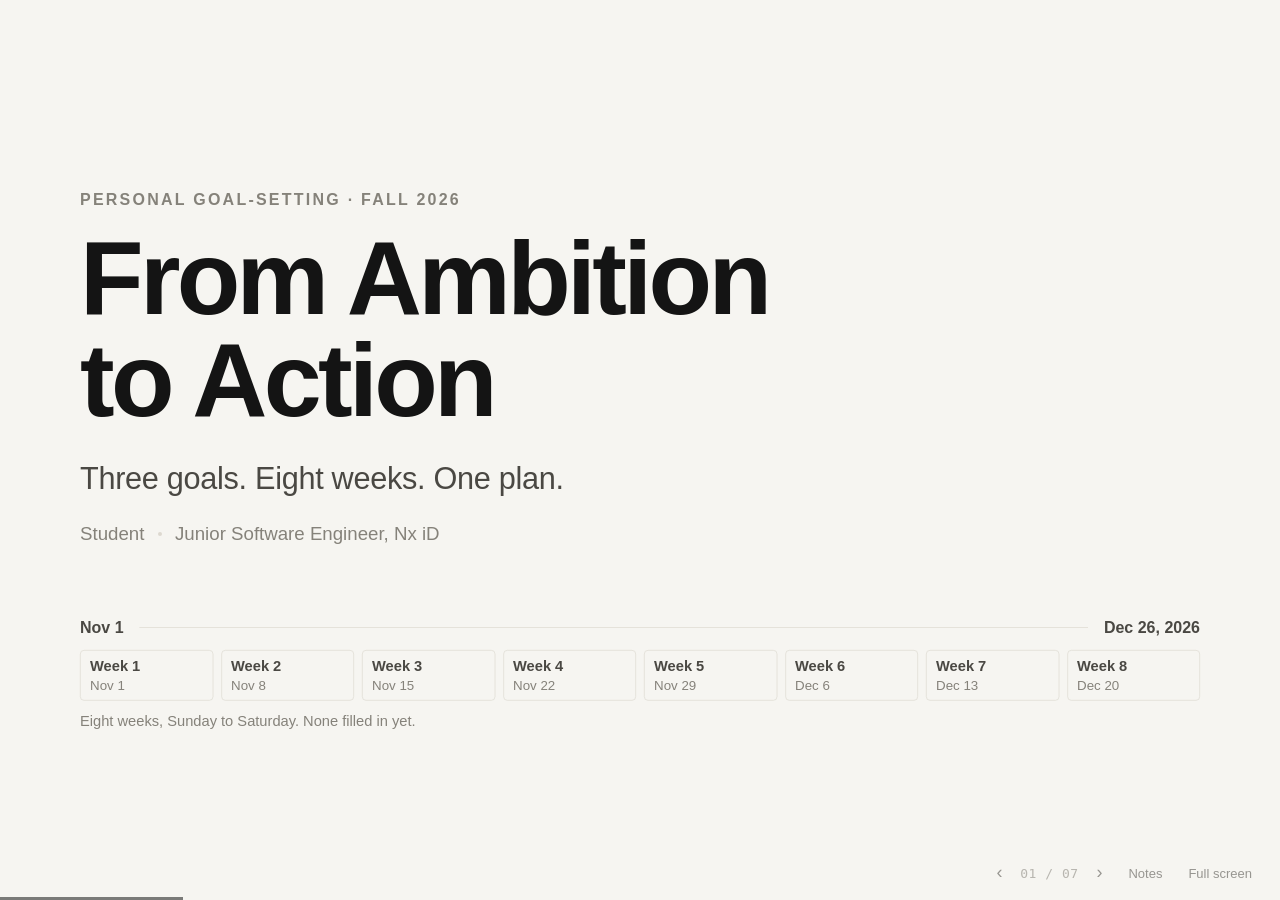
==== index.html @ bb840596 "Add SMART goals presentation Static HTML/CSS/JS slide deck (7 slides, 16:9 canvas) with speaker note" ====
<!doctype html>
<html lang="en">
<head>
  <meta charset="utf-8">
  <meta name="viewport" content="width=device-width, initial-scale=1">
  <title>From Ambition to Action</title>
  <link rel="stylesheet" href="styles.css">
</head>
<body>
  <main class="viewport" id="viewport">
    <div class="stage" id="stage" aria-live="polite">

      <!-- ───────────── 1 · TITLE ───────────── -->
      <section class="slide s-title" data-title="Title">
        <p class="eyebrow r" style="--d:0">Personal goal-setting · Fall 2026</p>
        <h1 class="r" style="--d:1">From Ambition<br>to Action</h1>
        <p class="lede r" style="--d:2">Three goals. Eight weeks. One plan.</p>

        <div class="title-meta r" style="--d:3">
          <span>Student</span><span class="sep"></span><span>Junior Software Engineer, Nx iD</span>
        </div>

        <div class="weeks" aria-label="The eight weeks, November 1 to December 26, 2026">
          <div class="weeks-head r" style="--d:4">
            <span>Nov 1</span><span class="weeks-line"></span><span>Dec 26, 2026</span>
          </div>
          <ol class="weeks-row" id="weeksRow"></ol>
          <p class="weeks-foot r" style="--d:6">Eight weeks, Sunday to Saturday. None filled in yet.</p>
        </div>
      </section>

      <!-- ───────────── 2 · WHY ───────────── -->
      <section class="slide s-why" data-title="Why these goals">
        <div class="why-copy">
          <p class="eyebrow r" style="--d:0">Why these three</p>
          <h2 class="r" style="--d:1">One problem,<br>three angles.</h2>
          <p class="body r" style="--d:2">School, roughly 25–30 hours a week at Nx iD, and my own projects. When one part of the week slips, another part pays for it.</p>
          <ul class="why-load r" style="--d:3">
            <li><b>School</b><span>Sun – Thu</span></li>
            <li><b>Nx iD</b><span>~25–30 h / week</span></li>
            <li><b>Own projects</b><span>whatever is left</span></li>
          </ul>
        </div>

        <svg class="why-diagram" viewBox="0 0 1000 800" role="img" aria-label="Diagram: managing my time reserves practice hours and puts assignments on the calendar; starting assignments early prevents last-minute crunches that would eat practice time.">
          <defs>
            <marker id="arrow" viewBox="0 0 10 10" refX="8" refY="5" markerWidth="9" markerHeight="9" orient="auto-start-reverse">
              <path d="M0 1 L9 5 L0 9" fill="none" stroke="var(--ink-3)" stroke-width="1.6" stroke-linecap="round" stroke-linejoin="round"/>
            </marker>
          </defs>

          <path class="edge" style="--d:4" d="M478 222 L222 566" marker-end="url(#arrow)"/>
          <path class="edge" style="--d:5" d="M522 222 L778 566" marker-end="url(#arrow)"/>
          <path class="edge" style="--d:6" d="M236 600 L760 600" marker-end="url(#arrow)"/>

          <g class="elabel r" style="--d:5">
            <text x="318" y="372" text-anchor="end">puts every assignment</text>
            <text x="318" y="404" text-anchor="end">on the calendar, day one</text>
          </g>
          <g class="elabel r" style="--d:6">
            <text x="682" y="372">reserves 3 hours</text>
            <text x="682" y="404">of practice every week</text>
          </g>
          <g class="elabel r" style="--d:7">
            <text x="498" y="576" text-anchor="middle">no last-minute crunch eating practice time</text>
          </g>
          <g class="ecenter r" style="--d:8">
            <text x="500" y="440" text-anchor="middle">each goal makes</text>
            <text x="500" y="472" text-anchor="middle">the other two easier</text>
          </g>

          <g class="node r" style="--d:2">
            <text class="ntag" x="500" y="96" text-anchor="middle">HABIT · THE BASE</text>
            <text class="nlabel" x="500" y="148" text-anchor="middle">Manage my time</text>
            <circle cx="500" cy="196" r="16" fill="var(--habit)"/>
          </g>
          <g class="node r" style="--d:3">
            <circle cx="200" cy="600" r="16" fill="var(--avoid)"/>
            <text class="ntag" x="200" y="676" text-anchor="middle">AVOID</text>
            <text class="nlabel" x="200" y="720" text-anchor="middle">Start assignments early</text>
          </g>
          <g class="node r" style="--d:3">
            <circle cx="800" cy="600" r="16" fill="var(--skill)"/>
            <text class="ntag" x="800" y="676" text-anchor="middle">SKILL</text>
            <text class="nlabel" x="800" y="720" text-anchor="middle">Build programming skill</text>
          </g>
        </svg>
      </section>

      <!-- ───────────── 3 · GOALS ───────────── -->
      <section class="slide s-goals" data-title="Three SMART goals">
        <header class="slide-head">
          <p class="eyebrow r" style="--d:0">The three goals · Nov 1 – Dec 26, 2026</p>
          <h2 class="r" style="--d:1">What I'm aiming for</h2>
        </header>

        <div class="goals">
          <article class="goal" style="--c:var(--habit)">
            <div class="goal-top r" style="--d:2"><span class="num">01</span><span class="tag">Habit</span></div>
            <h3 class="r" style="--d:3">Plan the week,<br>then follow it.</h3>
            <dl class="r" style="--d:4">
              <dt>Action</dt><dd>Every Saturday, plan the next week in my calendar: school, Nx iD, programming, free time.</dd>
              <dt>Target</dt><dd><strong>Follow the schedule ≥ 5 days</strong> a week, checked in my Saturday review.</dd>
              <dt>When</dt><dd>8 weeks · Nov 1 – Dec 26</dd>
            </dl>
            <p class="why r" style="--d:5">Realistic: planning takes ~45 min a week. 5 of 7 days leaves room for bad days.</p>
          </article>

          <article class="goal" style="--c:var(--skill)">
            <div class="goal-top r" style="--d:3"><span class="num">02</span><span class="tag">Skill</span></div>
            <h3 class="r" style="--d:4">Get better at<br>engineering.</h3>
            <dl class="r" style="--d:5">
              <dt>Action</dt><dd>Focused practice outside my Nx iD work, applied to one small independent project or feature.</dd>
              <dt>Target</dt><dd><strong>24 hours</strong> (~3 h / week) and <strong>1 project</strong> built, tested and documented.</dd>
              <dt>When</dt><dd>By December 26, 2026</dd>
            </dl>
            <p class="why r" style="--d:6">Realistic: 3 hours fit on the weekend, next to work and school.</p>
          </article>

          <article class="goal" style="--c:var(--avoid)">
            <div class="goal-top r" style="--d:4"><span class="num">03</span><span class="tag">Something I avoid</span></div>
            <h3 class="r" style="--d:5">Start assignments<br>right away.</h3>
            <dl class="r" style="--d:6">
              <dt>Action</dt><dd>Log when each assignment is given, started and submitted.</dd>
              <dt>Target</dt><dd><strong>≥ 80% started within 24 h.</strong><br><strong>≥ 90% submitted a day early.</strong></dd>
              <dt>When</dt><dd>8 weeks · Nov 1 – Dec 26</dd>
            </dl>
            <p class="why r" style="--d:7">Realistic: “starting” means 20 minutes, reading the brief and outlining.</p>
          </article>
        </div>

        <div class="smart r" style="--d:8" aria-label="All three goals are Specific, Measurable, Achievable, Relevant and Time-bound">
          <span>Each goal is</span>
          <b>S</b>pecific <i></i> <b>M</b>easurable <i></i> <b>A</b>chievable <i></i> <b>R</b>elevant <i></i> <b>T</b>ime-bound
        </div>
      </section>

      <!-- ───────────── 4 · WEEK ───────────── -->
      <section class="slide s-week" data-title="Weekly plan">
        <header class="week-head">
          <div>
            <p class="eyebrow r" style="--d:0">Weekly plan · a sample week</p>
            <h2 class="r" style="--d:1">Where the hours actually go</h2>
          </div>
          <p class="week-note r" style="--d:2">Times are realistic estimates. My real school and work hours vary week to week.</p>
        </header>

        <div class="week-body">
          <div class="cal" id="cal" role="img" aria-label="Sample weekly calendar"></div>

          <aside class="totals">
            <p class="totals-title r" style="--d:3">Hours in this week</p>
            <ul id="totals"></ul>
            <div class="totals-rules r" style="--d:12">
              <p><span class="key flexkey"></span>Saturday flex covers weeks closer to 30 h of work.</p>
              <p><span class="key movekey"></span>Practice blocks can move. The 24-hour total can't.</p>
            </div>
          </aside>
        </div>
      </section>

      <!-- ───────────── 5 · METHOD ───────────── -->
      <section class="slide s-method" data-title="My method">
        <header class="slide-head">
          <p class="eyebrow r" style="--d:0">My method</p>
          <h2 class="r" style="--d:1">A weekly loop, not a list of tips</h2>
        </header>

        <ol class="loop">
          <li class="r" style="--d:2">
            <span class="step">01</span>
            <h4>Time-block</h4>
            <p>Every goal gets a slot on the calendar, not leftover time.</p>
          </li>
          <li class="r" style="--d:3">
            <span class="step">02</span>
            <h4>Break it down</h4>
            <p>Big assignments become small tasks. The first one takes 20 minutes.</p>
          </li>
          <li class="r" style="--d:4">
            <span class="step">03</span>
            <h4>Track it</h4>
            <p>Calendar check-offs, a practice-hours log, an assignment log.</p>
          </li>
          <li class="r" style="--d:5">
            <span class="step">04</span>
            <h4>Review &amp; adjust</h4>
            <p>Saturday: compare plan vs. reality, fix next week.</p>
          </li>
        </ol>
        <svg class="loop-return" viewBox="0 0 1680 70" aria-hidden="true">
          <defs>
            <marker id="arrowLoop" viewBox="0 0 10 10" refX="8" refY="5" markerWidth="9" markerHeight="9" orient="auto-start-reverse">
              <path d="M0 1 L9 5 L0 9" fill="none" stroke="var(--ink-3)" stroke-width="1.6" stroke-linecap="round" stroke-linejoin="round"/>
            </marker>
          </defs>
          <path class="edge" style="--d:6" d="M1491 4 V 40 Q1491 60 1471 60 H 209 Q189 60 189 40 V 10" marker-end="url(#arrowLoop)"/>
        </svg>
        <p class="loop-why r" style="--d:7">Why it fits me: it's how we already work at Nx iD. Plan a sprint, split work into tickets, track it, run a retro.</p>

        <div class="essay r" style="--d:8">
          <p class="essay-title">Example · an essay given on Sunday, due in 14 days</p>
          <div class="essay-track" id="essay"></div>
        </div>
      </section>

      <!-- ───────────── 6 · OBSTACLE ───────────── -->
      <section class="slide s-obstacle" data-title="Obstacle & solution">
        <div class="ob-left">
          <p class="eyebrow r" style="--d:0">Likely obstacle</p>
          <h2 class="r" style="--d:1">When the week<br>breaks.</h2>

          <div class="flow">
            <div class="flow-row r" style="--d:2">
              <span class="flow-k">Obstacle</span>
              <p>An urgent task at work, a moved deadline, or an assignment I didn't see coming.</p>
            </div>
            <div class="flow-row r" style="--d:3">
              <span class="flow-k">Response</span>
              <ol>
                <li>School deadlines come first.</li>
                <li>Move practice blocks. Don't delete them.</li>
                <li>Rebalance in the Saturday review.</li>
              </ol>
            </div>
            <div class="flow-row r" style="--d:4">
              <span class="flow-k">Outcome</span>
              <p>Deadlines met. The 8-week totals stay on track.</p>
            </div>
          </div>
        </div>

        <figure class="ob-chart">
          <figcaption class="r" style="--d:2">
            <b>Practice hours per week</b>
            <span>Illustration of a disrupted week, not real data</span>
          </figcaption>
          <div class="bars" id="bars"></div>
          <div class="bars-total r" style="--d:14">Running total (Σ) still reaches <b>24 h</b> by Dec 26</div>
          <div class="bars-legend r" style="--d:15">
            <span><i class="k" style="background:var(--skill)"></i>Planned hours</span>
            <span><i class="k" style="background:repeating-linear-gradient(135deg,var(--skill) 0 3px,#CFE6DB 3px 6px)"></i>Make-up hour</span>
            <span><i class="k" style="border:2px dashed #9DBFAF"></i>Moved, not lost</span>
            <span><i class="k dash"></i>3 h / week pace</span>
          </div>
        </figure>
      </section>

      <!-- ───────────── 7 · SUCCESS ───────────── -->
      <section class="slide s-success" data-title="Measuring success">
        <header class="slide-head">
          <p class="eyebrow r" style="--d:0">Measuring success</p>
          <h2 class="r" style="--d:1">What December 26 should look like</h2>
        </header>

        <div class="success-body">
          <ul class="targets">
            <li class="r" style="--d:2"><span class="dot" style="background:var(--habit)"></span><b>≥ 5 / 7</b><span>days a week on schedule</span></li>
            <li class="r" style="--d:3"><span class="dot" style="background:var(--skill)"></span><b>24 h</b><span>of focused practice logged</span></li>
            <li class="r" style="--d:4"><span class="dot" style="background:var(--skill)"></span><b>1</b><span>project built, tested, documented</span></li>
            <li class="r" style="--d:5"><span class="dot" style="background:var(--avoid)"></span><b>≥ 80%</b><span>of assignments started within 24 h</span></li>
            <li class="r" style="--d:6"><span class="dot" style="background:var(--avoid)"></span><b>≥ 90%</b><span>submitted at least a day early</span></li>
          </ul>

          <div class="success-side">
            <div class="status r" style="--d:7">
              <span>Progress so far</span>
              <ol class="status-weeks" id="statusWeeks"></ol>
              <span>0 of 8 weeks. Checked every Saturday.</span>
            </div>
            <p class="closing r" style="--d:8">These are targets, not results yet. What I'm really building is reliability: less stress at school now, and the kind of consistency that gets you trusted with bigger work as an engineer.</p>
          </div>
        </div>
      </section>

    </div>
  </main>

  <!-- chrome: progress + counter + controls -->
  <div class="chrome" id="chrome">
    <div class="progress"><span id="progressBar"></span></div>
    <div class="controls">
      <button id="prevBtn" aria-label="Previous slide">‹</button>
      <span class="counter" id="counter">01 / 07</span>
      <button id="nextBtn" aria-label="Next slide">›</button>
      <button id="notesBtn" aria-label="Toggle speaker notes (N)" title="Speaker notes (N)">Notes</button>
      <button id="fsBtn" aria-label="Toggle fullscreen (F)" title="Fullscreen (F)">Full screen</button>
    </div>
  </div>

  <aside class="notes-panel" id="notesPanel" aria-hidden="true">
    <div class="notes-meta"><span id="notesTitle"></span><span id="notesTime"></span></div>
    <div class="notes-text" id="notesText"></div>
  </aside>

  <script src="notes.js"></script>
  <script src="app.js"></script>
</body>
</html>
---- styles.css ----
/* ─────────────────────────────────────────────
   Design tokens
   One warm-paper surface, ink for text, and three
   accent colours — one per goal — used consistently
   on every slide (diagram, goals, calendar, targets).
   ───────────────────────────────────────────── */
:root {
  --bg: #F6F5F1;
  --surface: #FFFFFF;
  --ink: #141414;
  --ink-2: #4A4843;
  --ink-3: #85827A;
  --line: #DDD9D0;
  --line-2: #EAE7E0;

  --habit: #2E5BD8;   /* time management / planning */
  --skill: #148A5F;   /* programming practice */
  --avoid: #D9622B;   /* assignments / homework */
  --school: #2A2A2E;
  --work: #C9C4B8;

  --font: -apple-system, BlinkMacSystemFont, "SF Pro Display", "Inter", "Segoe UI", "Helvetica Neue", Helvetica, Arial, sans-serif;
  --mono: "SF Mono", ui-monospace, "JetBrains Mono", Menlo, Consolas, monospace;

  --ease: cubic-bezier(.2, .7, .1, 1);
  --pad-x: 120px;
}

* { box-sizing: border-box; margin: 0; padding: 0; }

html, body {
  height: 100%;
  background: var(--bg);
  color: var(--ink);
  font-family: var(--font);
  -webkit-font-smoothing: antialiased;
  overflow: hidden;
}

/* ── Fixed 16:9 canvas, scaled to fit ── */
.viewport { position: fixed; inset: 0; overflow: hidden; }
.stage {
  position: absolute;
  width: 1920px; height: 1080px;
  left: 50%; top: 50%;
  transform-origin: 0 0;
  /* scale + centering set in app.js */
}

.slide {
  position: absolute; inset: 0;
  padding: 104px var(--pad-x) 120px;
  opacity: 0;
  visibility: hidden;
  transform: translateX(40px);
  transition: opacity .6s var(--ease), transform .7s var(--ease), visibility 0s linear .7s;
}
.slide.is-active {
  opacity: 1; visibility: visible; transform: none;
  transition: opacity .6s var(--ease) .1s, transform .7s var(--ease) .1s, visibility 0s;
}
.slide.is-before { transform: translateX(-40px); }

/* Staggered reveal */
.r {
  opacity: 0;
  transform: translateY(18px);
  transition: opacity .6s var(--ease), transform .7s var(--ease);
}
.is-active .r {
  opacity: 1; transform: none;
  transition-delay: calc(var(--d, 0) * 90ms + 200ms);
}

/* ── Type scale (canvas px) ── */
.eyebrow {
  font-size: 24px; font-weight: 600;
  letter-spacing: .14em; text-transform: uppercase;
  color: var(--ink-3);
  margin-bottom: 28px;
}
h1 {
  font-size: 156px; line-height: .98; font-weight: 700;
  letter-spacing: -.035em;
}
h2 {
  font-size: 80px; line-height: 1.04; font-weight: 650;
  letter-spacing: -.028em;
}
h3 {
  font-size: 42px; line-height: 1.12; font-weight: 650;
  letter-spacing: -.02em;
}
h4 { font-size: 36px; font-weight: 650; letter-spacing: -.015em; }
.body { font-size: 32px; line-height: 1.45; color: var(--ink-2); }
strong, b { font-weight: 650; color: var(--ink); }

.slide-head { margin-bottom: 64px; }

/* ════════════ 1 · Title ════════════ */
.s-title { padding-top: 150px; }
.s-title h1 { margin-top: 8px; }
.s-title .lede {
  margin-top: 44px;
  font-size: 46px; font-weight: 400; letter-spacing: -.01em;
  color: var(--ink-2);
}
.title-meta {
  margin-top: 40px;
  display: flex; align-items: center; gap: 20px;
  font-size: 28px; color: var(--ink-3);
}
.title-meta .sep { width: 6px; height: 6px; border-radius: 50%; background: var(--line); }

.weeks {
  position: absolute; left: var(--pad-x); right: var(--pad-x); bottom: 120px;
}
.weeks-head {
  display: flex; align-items: center; gap: 24px;
  font-size: 24px; font-weight: 600; color: var(--ink-2);
  margin-bottom: 20px;
}
.weeks-line { flex: 1; height: 1px; background: var(--line); }
.weeks-row { list-style: none; display: grid; grid-template-columns: repeat(8, 1fr); gap: 12px; }
.weeks-row li {
  height: 76px;
  border: 1.5px solid var(--line);
  border-radius: 6px;
  display: flex; flex-direction: column; justify-content: space-between;
  padding: 10px 14px;
  font-size: 20px; color: var(--ink-3);
  opacity: 0; transform: scaleY(.6); transform-origin: bottom;
  transition: opacity .5s var(--ease), transform .6s var(--ease);
}
.weeks-row li b { font-size: 22px; color: var(--ink-2); font-weight: 600; }
.is-active .weeks-row li { opacity: 1; transform: none; transition-delay: calc(var(--i) * 70ms + 600ms); }
.weeks-foot { margin-top: 18px; font-size: 22px; color: var(--ink-3); }

/* ════════════ 2 · Why ════════════ */
.s-why { display: grid; grid-template-columns: 600px 1fr; gap: 40px; align-items: center; padding-top: 80px; padding-bottom: 80px; }
.why-copy h2 { margin-bottom: 36px; }
.why-load { list-style: none; margin-top: 48px; border-top: 1px solid var(--line); }
.why-load li {
  display: flex; justify-content: space-between; align-items: baseline;
  padding: 18px 0; border-bottom: 1px solid var(--line);
  font-size: 28px;
}
.why-load li span { color: var(--ink-3); font-size: 26px; }

.why-diagram { width: 1000px; height: 800px; overflow: visible; justify-self: end; }
.why-diagram .ecenter text { font-size: 23px; font-style: italic; fill: var(--ink-3); }
.why-diagram .ntag { font-size: 20px; font-weight: 600; letter-spacing: .14em; fill: var(--ink-3); }
.why-diagram .nlabel { font-size: 34px; font-weight: 650; fill: var(--ink); letter-spacing: -.01em; }
.why-diagram .elabel text { font-size: 24px; fill: var(--ink-2); }

.edge {
  fill: none; stroke: var(--ink-3); stroke-width: 2;
  stroke-dasharray: 1200; stroke-dashoffset: 1200;
  transition: stroke-dashoffset 1.1s var(--ease);
}
.is-active .edge { stroke-dashoffset: 0; transition-delay: calc(var(--d, 0) * 90ms + 250ms); }
.edge.dashed { stroke-dasharray: 6 9; stroke-dashoffset: 0; opacity: 0; transition: opacity .8s var(--ease); }
.is-active .edge.dashed { opacity: 1; }

/* ════════════ 3 · Goals ════════════ */
.s-goals .slide-head { margin-bottom: 52px; }
.goals { display: grid; grid-template-columns: repeat(3, 1fr); }
.goal {
  padding: 0 56px;
  border-left: 1px solid var(--line);
}
.goal:first-child { padding-left: 0; border-left: 0; }
.goal:last-child { padding-right: 0; }
.goal-top {
  display: flex; align-items: center; gap: 16px;
  padding-top: 20px; border-top: 4px solid var(--c);
  margin-bottom: 22px;
}
.goal-top .num { font-family: var(--mono); font-size: 22px; color: var(--ink-3); }
.goal-top .tag { font-size: 22px; font-weight: 650; letter-spacing: .12em; text-transform: uppercase; color: var(--c); }
.goal h3 { margin-bottom: 30px; }
.goal dl { display: grid; grid-template-columns: 104px 1fr; row-gap: 18px; column-gap: 16px; }
.goal dt { font-size: 20px; font-weight: 600; letter-spacing: .1em; text-transform: uppercase; color: var(--ink-3); padding-top: 5px; }
.goal dd { font-size: 26px; line-height: 1.38; color: var(--ink-2); }
.goal .why {
  margin-top: 26px; padding-top: 18px; border-top: 1px dashed var(--line);
  font-size: 23px; line-height: 1.4; color: var(--ink-3);
}
.smart {
  position: absolute; left: var(--pad-x); right: var(--pad-x); bottom: 72px;
  display: flex; align-items: center; gap: 14px;
  font-size: 24px; color: var(--ink-3);
}
.smart span { margin-right: 10px; }
.smart b { color: var(--ink); margin-right: -12px; }
.smart i { width: 4px; height: 4px; border-radius: 50%; background: var(--line); }

/* ════════════ 4 · Week ════════════ */
.s-week { padding-top: 72px; padding-bottom: 64px; }
.week-head { display: flex; justify-content: space-between; align-items: flex-end; margin-bottom: 36px; }
.week-head h2 { font-size: 64px; }
.week-head .eyebrow { margin-bottom: 18px; }
.week-note { max-width: 520px; font-size: 22px; line-height: 1.4; color: var(--ink-3); text-align: right; }

.week-body { display: grid; grid-template-columns: 1180px 1fr; gap: 64px; }

.cal { position: relative; height: 790px; }
.cal .hours { position: absolute; left: 0; top: 52px; bottom: 0; width: 72px; }
.cal .hours span {
  position: absolute; right: 14px; transform: translateY(-50%);
  font-family: var(--mono); font-size: 18px; color: var(--ink-3);
}
.cal .grid { position: absolute; left: 72px; right: 0; top: 52px; bottom: 0; }
.cal .gridline { position: absolute; left: 0; right: 0; height: 1px; background: var(--line-2); }
.cal .weekend-band {
  position: absolute; top: -52px; bottom: 0;
  background: rgba(20, 20, 20, .028);
  border-radius: 6px;
}
.cal .dayhead {
  position: absolute; top: 0; height: 44px;
  display: flex; align-items: center; justify-content: center; gap: 8px;
  font-size: 22px; font-weight: 650; color: var(--ink);
}
.cal .dayhead small { font-size: 16px; font-weight: 600; letter-spacing: .1em; text-transform: uppercase; color: var(--ink-3); }

.blk {
  position: absolute;
  border-radius: 4px;
  padding: 6px 10px;
  font-size: 18px; line-height: 1.2; font-weight: 600;
  overflow: hidden;
  opacity: 0; transform: scaleY(.3); transform-origin: top;
  transition: opacity .45s var(--ease), transform .6s var(--ease);
}
.is-active .blk { opacity: 1; transform: none; transition-delay: calc(var(--i) * 28ms + 450ms); }
.blk small { display: block; font-weight: 500; font-size: 16px; opacity: .8; margin-top: 2px; }
.blk.school   { background: var(--school); color: #F4F2EC; }
.blk.work     { background: var(--work);  color: var(--ink); }
.blk.homework { background: var(--avoid); color: #fff; }
.blk.practice { background: var(--skill); color: #fff; }
.blk.planning { background: var(--habit); color: #fff; }
.blk.flex {
  background: repeating-linear-gradient(135deg, rgba(201,196,184,.55) 0 6px, transparent 6px 13px);
  border: 1.5px dashed #A8A295; color: var(--ink-2);
}
.blk.practice::after {
  content: "↕"; position: absolute; right: 8px; top: 5px; font-size: 18px; opacity: .85;
}
.blk.rest {
  background: transparent; color: var(--ink-3); font-weight: 500;
  border: 1px solid var(--line);
}
.blk.tiny { padding: 2px 8px; display: flex; align-items: center; }

.totals { padding-top: 6px; }
.totals-title { font-size: 22px; font-weight: 600; letter-spacing: .12em; text-transform: uppercase; color: var(--ink-3); margin-bottom: 18px; }
.totals ul { list-style: none; border-top: 1px solid var(--line); }
.totals li {
  display: grid; grid-template-columns: 1fr auto; row-gap: 8px;
  padding: 14px 0 15px; border-bottom: 1px solid var(--line);
  opacity: 0; transform: translateY(10px);
  transition: opacity .5s var(--ease), transform .6s var(--ease);
}
.is-active .totals li { opacity: 1; transform: none; transition-delay: calc(var(--i) * 80ms + 700ms); }
.totals .lbl { font-size: 24px; font-weight: 600; display: flex; align-items: center; gap: 12px; }
.totals .val { font-size: 24px; font-variant-numeric: tabular-nums; color: var(--ink-2); }
.totals .meter { grid-column: 1 / -1; height: 8px; background: var(--line-2); border-radius: 4px; overflow: hidden; }
.totals .meter span {
  display: block; height: 100%; border-radius: 4px;
  width: 0; transition: width 1s var(--ease);
}
.is-active .totals .meter span { width: var(--w); transition-delay: calc(var(--i) * 80ms + 900ms); }
.key { width: 18px; height: 18px; border-radius: 4px; flex: none; display: inline-block; }
.flexkey { background: repeating-linear-gradient(135deg, rgba(201,196,184,.9) 0 3px, transparent 3px 6px); border: 1.5px dashed #A8A295; }
.movekey { background: var(--skill); position: relative; }
.totals-rules { margin-top: 26px; display: grid; gap: 14px; }
.totals-rules p { display: flex; gap: 14px; align-items: flex-start; font-size: 22px; line-height: 1.38; color: var(--ink-2); }
.totals-rules .key { margin-top: 5px; }

/* ════════════ 5 · Method ════════════ */
.s-method .slide-head { margin-bottom: 56px; }
.loop { list-style: none; display: grid; grid-template-columns: repeat(4, 1fr); gap: 56px; }
.loop li { position: relative; padding-top: 22px; border-top: 2px solid var(--ink); }
.loop .step { font-family: var(--mono); font-size: 22px; color: var(--ink-3); }
.loop h4 { margin: 14px 0 14px; }
.loop p { font-size: 26px; line-height: 1.42; color: var(--ink-2); }
.loop-return { width: 100%; height: 70px; margin-top: 18px; overflow: visible; }
.loop-return .edge { stroke-dasharray: 2000; stroke-dashoffset: 2000; vector-effect: non-scaling-stroke; }
.is-active .loop-return .edge { stroke-dashoffset: 0; }
.loop-why { margin-top: 18px; font-size: 26px; color: var(--ink-2); text-align: center; }
.loop-why::before { content: ""; }

.essay { position: absolute; left: var(--pad-x); right: var(--pad-x); bottom: 84px; }
.essay-title { font-size: 22px; font-weight: 600; letter-spacing: .12em; text-transform: uppercase; color: var(--ink-3); margin-bottom: 28px; }
.essay-track { position: relative; height: 150px; }
.essay-track .axis { position: absolute; left: 0; right: 0; top: 34px; height: 2px; background: var(--line); }
.essay-track .fill {
  position: absolute; left: 0; top: 34px; height: 2px; background: var(--avoid);
  width: 0; transition: width 1.4s var(--ease);
}
.is-active .essay-track .fill { width: var(--w); transition-delay: 1.1s; }
.essay-track .ms { position: absolute; top: 0; transform: translateX(-50%); text-align: center; width: 230px; }
.essay-track .ms.first { transform: none; text-align: left; }
.essay-track .ms.last { transform: translateX(-100%); text-align: right; }
.essay-track .ms .day { font-family: var(--mono); font-size: 18px; color: var(--ink-3); display: block; height: 22px; }
.essay-track .ms .pin { display: block; width: 14px; height: 14px; border-radius: 50%; background: var(--avoid); margin: 4px auto 14px; border: 3px solid var(--bg); box-sizing: content-box; }
.essay-track .ms.first .pin { margin-left: -3px; }
.essay-track .ms.last .pin { margin-right: -3px; background: var(--ink); }
.essay-track .ms b { display: block; font-size: 23px; font-weight: 650; }
.essay-track .due { position: absolute; top: 0; padding-left: 26px; }
.essay-track .due .day { font-family: var(--mono); font-size: 18px; color: var(--ink-3); display: block; height: 22px; }
.essay-track .due .tick { position: absolute; left: 0; top: 24px; width: 2px; height: 22px; background: var(--ink); }
.essay-track .due b { display: block; font-size: 23px; font-weight: 650; margin-top: 14px; }
.essay-track .ms em { display: block; font-style: normal; font-size: 19px; color: var(--avoid); font-weight: 600; margin-top: 4px; }

/* ════════════ 6 · Obstacle ════════════ */
.s-obstacle { display: grid; grid-template-columns: 720px 1fr; gap: 110px; padding-top: 96px; }
.ob-left h2 { margin-bottom: 52px; }
.flow { position: relative; }
.flow::before {
  content: ""; position: absolute; left: 7px; top: 14px; bottom: 30px; width: 2px; background: var(--line);
}
.flow-row { position: relative; padding-left: 52px; margin-bottom: 36px; }
.flow-row::before {
  content: ""; position: absolute; left: 0; top: 6px; width: 16px; height: 16px; border-radius: 50%;
  background: var(--bg); border: 2px solid var(--ink-3);
}
.flow-row:last-child::before { background: var(--ink); border-color: var(--ink); }
.flow-k { display: block; font-size: 20px; font-weight: 650; letter-spacing: .14em; text-transform: uppercase; color: var(--ink-3); margin-bottom: 8px; }
.flow-row p, .flow-row li { font-size: 29px; line-height: 1.4; color: var(--ink); }
.flow-row ol { list-style: none; counter-reset: s; }
.flow-row li { counter-increment: s; display: flex; gap: 14px; }
.flow-row li::before { content: counter(s); font-family: var(--mono); font-size: 22px; color: var(--ink-3); padding-top: 6px; }

.ob-chart { align-self: center; }
.ob-chart figcaption { display: flex; justify-content: space-between; align-items: baseline; margin-bottom: 30px; }
.ob-chart figcaption b { font-size: 30px; }
.ob-chart figcaption span { font-size: 20px; color: var(--ink-3); font-style: italic; }
.bars { position: relative; height: 560px; }
.bars .bgrid { position: absolute; left: 44px; right: 0; height: 1px; background: var(--line-2); }
.bars .bgrid.base { background: var(--ink-3); }
.bars .ylab { position: absolute; left: 0; width: 30px; text-align: right; transform: translateY(-50%); font-family: var(--mono); font-size: 18px; color: var(--ink-3); }
.bars .target { position: absolute; left: 44px; right: 0; border-top: 2px dashed var(--ink-3); }
.bars .target span { display: none; position: absolute; right: 0; top: -32px; font-size: 19px; color: var(--ink-2); background: var(--bg); padding-left: 8px; }
.bars .col { position: absolute; bottom: 0; display: flex; flex-direction: column; align-items: center; }
.bars .bar {
  width: 54px; border-radius: 4px 4px 0 0; background: var(--skill);
  height: 0; transition: height .8s var(--ease);
}
.bars .bar.make {
  border-radius: 4px 4px 0 0; margin-bottom: 2px;
  background: repeating-linear-gradient(135deg, var(--skill) 0 4px, #CFE6DB 4px 9px);
}
.bars .bar.make + .bar { border-radius: 0; }
.bars .ghost { width: 54px; border: 2px dashed #9DBFAF; border-bottom: 0; border-radius: 4px 4px 0 0; margin-bottom: 2px; }
.bars-legend { display: flex; gap: 28px; margin-top: 18px; font-size: 20px; color: var(--ink-2); }
.bars-legend span { display: flex; align-items: center; gap: 10px; }
.bars-legend .k { width: 18px; height: 18px; border-radius: 3px; }
.bars-legend .k.dash { height: 0; border-top: 2px dashed var(--ink-3); border-radius: 0; width: 24px; }
.is-active .bars .bar { height: var(--h); transition-delay: calc(var(--i) * 90ms + 600ms); }
.bars .val { font-size: 20px; font-weight: 650; margin-bottom: 8px; font-variant-numeric: tabular-nums; }
.bars .xl { position: absolute; bottom: -78px; width: 120px; transform: translateX(-50%); text-align: center; }
.bars .xl b { display: block; font-size: 19px; font-weight: 600; color: var(--ink-2); }
.bars .xl span { display: block; font-size: 17px; color: var(--ink-3); font-family: var(--mono); margin-top: 4px; }
.bars .note {
  position: absolute; font-size: 19px; line-height: 1.4; color: var(--ink-2); white-space: nowrap;
  padding-left: 14px; border-left: 2px solid var(--ink-3);
}
.bars-total { margin-top: 110px; font-size: 24px; color: var(--ink-2); }

/* ════════════ 7 · Success ════════════ */
.s-success .slide-head { margin-bottom: 48px; }
.success-body { display: grid; grid-template-columns: 1040px 1fr; gap: 100px; align-items: start; }
.targets { list-style: none; border-top: 1px solid var(--line); }
.targets li {
  display: grid; grid-template-columns: 30px 250px 1fr; align-items: baseline;
  padding: 26px 0; border-bottom: 1px solid var(--line);
}
.targets .dot { width: 14px; height: 14px; border-radius: 50%; align-self: center; }
.targets b { font-size: 54px; font-weight: 650; letter-spacing: -.02em; font-variant-numeric: tabular-nums; }
.targets li > span:last-child { font-size: 30px; color: var(--ink-2); }

.success-side { padding-top: 8px; }
.status { display: grid; gap: 14px; font-size: 22px; color: var(--ink-3); padding-bottom: 36px; border-bottom: 1px solid var(--line); }
.status > span:first-child { font-weight: 600; letter-spacing: .12em; text-transform: uppercase; }
.status-weeks { list-style: none; display: flex; gap: 8px; }
.status-weeks li { flex: 1; height: 22px; border-radius: 4px; border: 1.5px solid var(--line); }
.closing { margin-top: 36px; font-size: 38px; line-height: 1.36; font-weight: 550; letter-spacing: -.015em; color: var(--ink); }

/* ── Chrome (outside the canvas) ── */
.chrome { position: fixed; left: 0; right: 0; bottom: 0; z-index: 10; pointer-events: none; }
.progress { height: 3px; background: transparent; }
.progress span { display: block; height: 100%; width: 0; background: var(--ink); opacity: .55; transition: width .6s var(--ease); }
.controls {
  position: absolute; right: 18px; bottom: 14px;
  display: flex; align-items: center; gap: 6px;
  font-size: 13px; color: var(--ink-3);
  pointer-events: auto;
  opacity: .55; transition: opacity .3s;
}
.controls:hover, .controls:focus-within { opacity: 1; }
.controls button {
  font: inherit; color: var(--ink-2); background: transparent; border: 1px solid transparent;
  border-radius: 6px; padding: 4px 9px; cursor: pointer; font-size: 13px;
}
.controls button#prevBtn, .controls button#nextBtn { font-size: 18px; line-height: 1; padding: 2px 9px 4px; }
.controls button:hover { border-color: var(--line); background: var(--surface); }
.counter { font-family: var(--mono); font-variant-numeric: tabular-nums; letter-spacing: .04em; min-width: 62px; text-align: center; }
body.idle .controls { opacity: 0; }
body.idle { cursor: none; }

/* ── Speaker notes overlay (N) ── */
.notes-panel {
  position: fixed; left: 50%; bottom: 46px; transform: translate(-50%, 20px);
  width: min(920px, calc(100vw - 32px)); max-height: 42vh; overflow: auto;
  background: rgba(20,20,20,.94); color: #EDEBE6;
  border-radius: 12px; padding: 20px 26px 24px;
  font-size: 17px; line-height: 1.6;
  opacity: 0; pointer-events: none; transition: opacity .25s, transform .3s var(--ease);
  z-index: 20;
}
.notes-panel.open { opacity: 1; transform: translate(-50%, 0); pointer-events: auto; }
.notes-meta { display: flex; justify-content: space-between; font-size: 12px; letter-spacing: .12em; text-transform: uppercase; color: #9C9890; margin-bottom: 10px; }
.notes-text p + p { margin-top: 10px; }

/* ── Reduced motion ── */
@media (prefers-reduced-motion: reduce) {
  *, *::before, *::after { transition-duration: 0s !important; transition-delay: 0s !important; animation: none !important; }
  .slide { transform: none !important; }
}
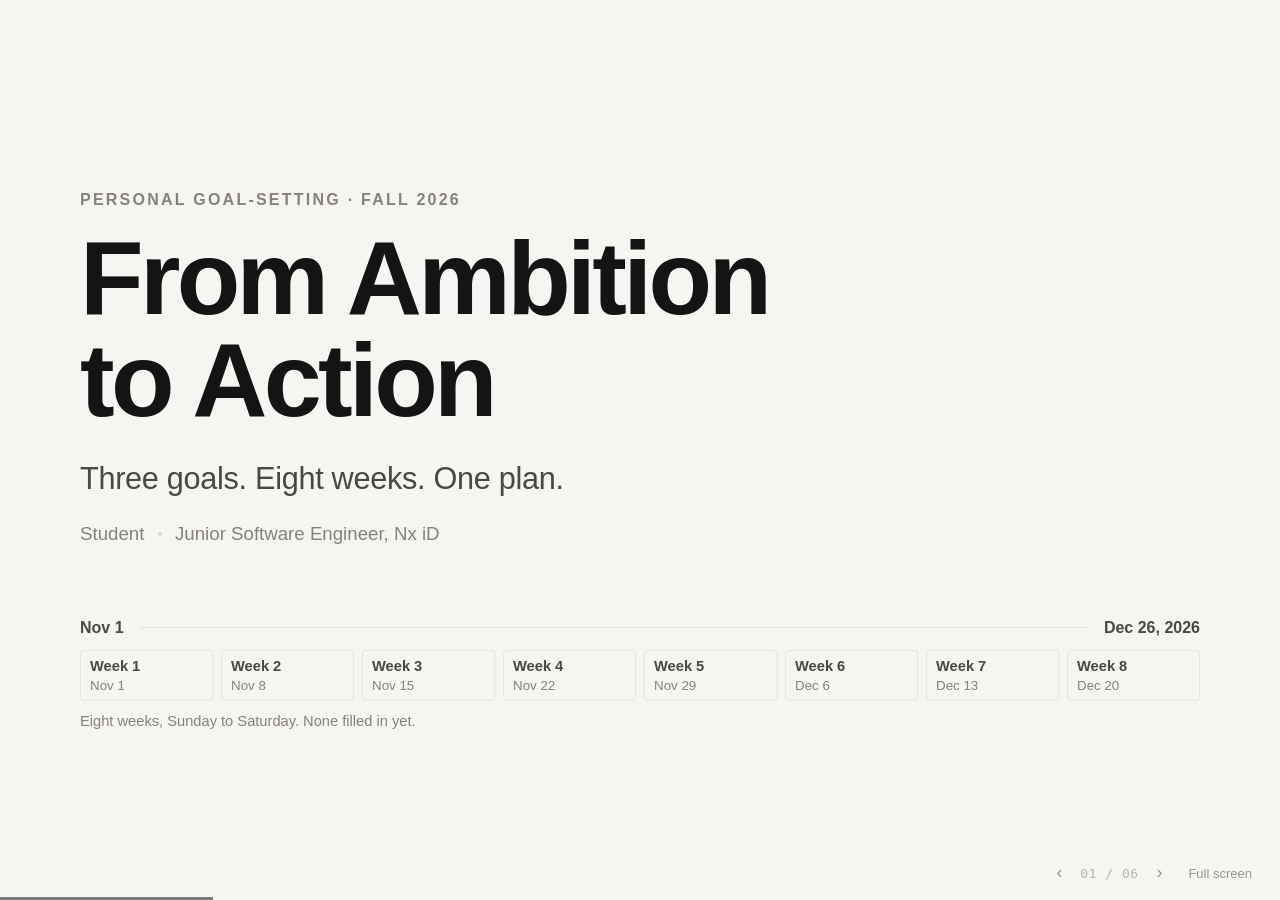
==== commit 2573f4b4: "Remove speaker notes and the measuring-success slide Drop speaker-notes.md, notes.js and presenter.h" ====
--- a/index.html
+++ b/index.html
@@ -246,33 +246,6 @@
         </figure>
       </section>
 
-      <!-- ───────────── 7 · SUCCESS ───────────── -->
-      <section class="slide s-success" data-title="Measuring success">
-        <header class="slide-head">
-          <p class="eyebrow r" style="--d:0">Measuring success</p>
-          <h2 class="r" style="--d:1">What December 26 should look like</h2>
-        </header>
-
-        <div class="success-body">
-          <ul class="targets">
-            <li class="r" style="--d:2"><span class="dot" style="background:var(--habit)"></span><b>≥ 5 / 7</b><span>days a week on schedule</span></li>
-            <li class="r" style="--d:3"><span class="dot" style="background:var(--skill)"></span><b>24 h</b><span>of focused practice logged</span></li>
-            <li class="r" style="--d:4"><span class="dot" style="background:var(--skill)"></span><b>1</b><span>project built, tested, documented</span></li>
-            <li class="r" style="--d:5"><span class="dot" style="background:var(--avoid)"></span><b>≥ 80%</b><span>of assignments started within 24 h</span></li>
-            <li class="r" style="--d:6"><span class="dot" style="background:var(--avoid)"></span><b>≥ 90%</b><span>submitted at least a day early</span></li>
-          </ul>
-
-          <div class="success-side">
-            <div class="status r" style="--d:7">
-              <span>Progress so far</span>
-              <ol class="status-weeks" id="statusWeeks"></ol>
-              <span>0 of 8 weeks. Checked every Saturday.</span>
-            </div>
-            <p class="closing r" style="--d:8">These are targets, not results yet. What I'm really building is reliability: less stress at school now, and the kind of consistency that gets you trusted with bigger work as an engineer.</p>
-          </div>
-        </div>
-      </section>
-
     </div>
   </main>
 
@@ -281,19 +254,12 @@
     <div class="progress"><span id="progressBar"></span></div>
     <div class="controls">
       <button id="prevBtn" aria-label="Previous slide">‹</button>
-      <span class="counter" id="counter">01 / 07</span>
+      <span class="counter" id="counter">01 / 06</span>
       <button id="nextBtn" aria-label="Next slide">›</button>
-      <button id="notesBtn" aria-label="Toggle speaker notes (N)" title="Speaker notes (N)">Notes</button>
       <button id="fsBtn" aria-label="Toggle fullscreen (F)" title="Fullscreen (F)">Full screen</button>
     </div>
   </div>
 
-  <aside class="notes-panel" id="notesPanel" aria-hidden="true">
-    <div class="notes-meta"><span id="notesTitle"></span><span id="notesTime"></span></div>
-    <div class="notes-text" id="notesText"></div>
-  </aside>
-
-  <script src="notes.js"></script>
   <script src="app.js"></script>
 </body>
 </html>
--- a/styles.css
+++ b/styles.css
@@ -369,25 +369,6 @@
 }
 .bars-total { margin-top: 110px; font-size: 24px; color: var(--ink-2); }
 
-/* ════════════ 7 · Success ════════════ */
-.s-success .slide-head { margin-bottom: 48px; }
-.success-body { display: grid; grid-template-columns: 1040px 1fr; gap: 100px; align-items: start; }
-.targets { list-style: none; border-top: 1px solid var(--line); }
-.targets li {
-  display: grid; grid-template-columns: 30px 250px 1fr; align-items: baseline;
-  padding: 26px 0; border-bottom: 1px solid var(--line);
-}
-.targets .dot { width: 14px; height: 14px; border-radius: 50%; align-self: center; }
-.targets b { font-size: 54px; font-weight: 650; letter-spacing: -.02em; font-variant-numeric: tabular-nums; }
-.targets li > span:last-child { font-size: 30px; color: var(--ink-2); }
-
-.success-side { padding-top: 8px; }
-.status { display: grid; gap: 14px; font-size: 22px; color: var(--ink-3); padding-bottom: 36px; border-bottom: 1px solid var(--line); }
-.status > span:first-child { font-weight: 600; letter-spacing: .12em; text-transform: uppercase; }
-.status-weeks { list-style: none; display: flex; gap: 8px; }
-.status-weeks li { flex: 1; height: 22px; border-radius: 4px; border: 1.5px solid var(--line); }
-.closing { margin-top: 36px; font-size: 38px; line-height: 1.36; font-weight: 550; letter-spacing: -.015em; color: var(--ink); }
-
 /* ── Chrome (outside the canvas) ── */
 .chrome { position: fixed; left: 0; right: 0; bottom: 0; z-index: 10; pointer-events: none; }
 .progress { height: 3px; background: transparent; }
@@ -410,20 +391,6 @@
 body.idle .controls { opacity: 0; }
 body.idle { cursor: none; }
 
-/* ── Speaker notes overlay (N) ── */
-.notes-panel {
-  position: fixed; left: 50%; bottom: 46px; transform: translate(-50%, 20px);
-  width: min(920px, calc(100vw - 32px)); max-height: 42vh; overflow: auto;
-  background: rgba(20,20,20,.94); color: #EDEBE6;
-  border-radius: 12px; padding: 20px 26px 24px;
-  font-size: 17px; line-height: 1.6;
-  opacity: 0; pointer-events: none; transition: opacity .25s, transform .3s var(--ease);
-  z-index: 20;
-}
-.notes-panel.open { opacity: 1; transform: translate(-50%, 0); pointer-events: auto; }
-.notes-meta { display: flex; justify-content: space-between; font-size: 12px; letter-spacing: .12em; text-transform: uppercase; color: #9C9890; margin-bottom: 10px; }
-.notes-text p + p { margin-top: 10px; }
-
 /* ── Reduced motion ── */
 @media (prefers-reduced-motion: reduce) {
   *, *::before, *::after { transition-duration: 0s !important; transition-delay: 0s !important; animation: none !important; }
